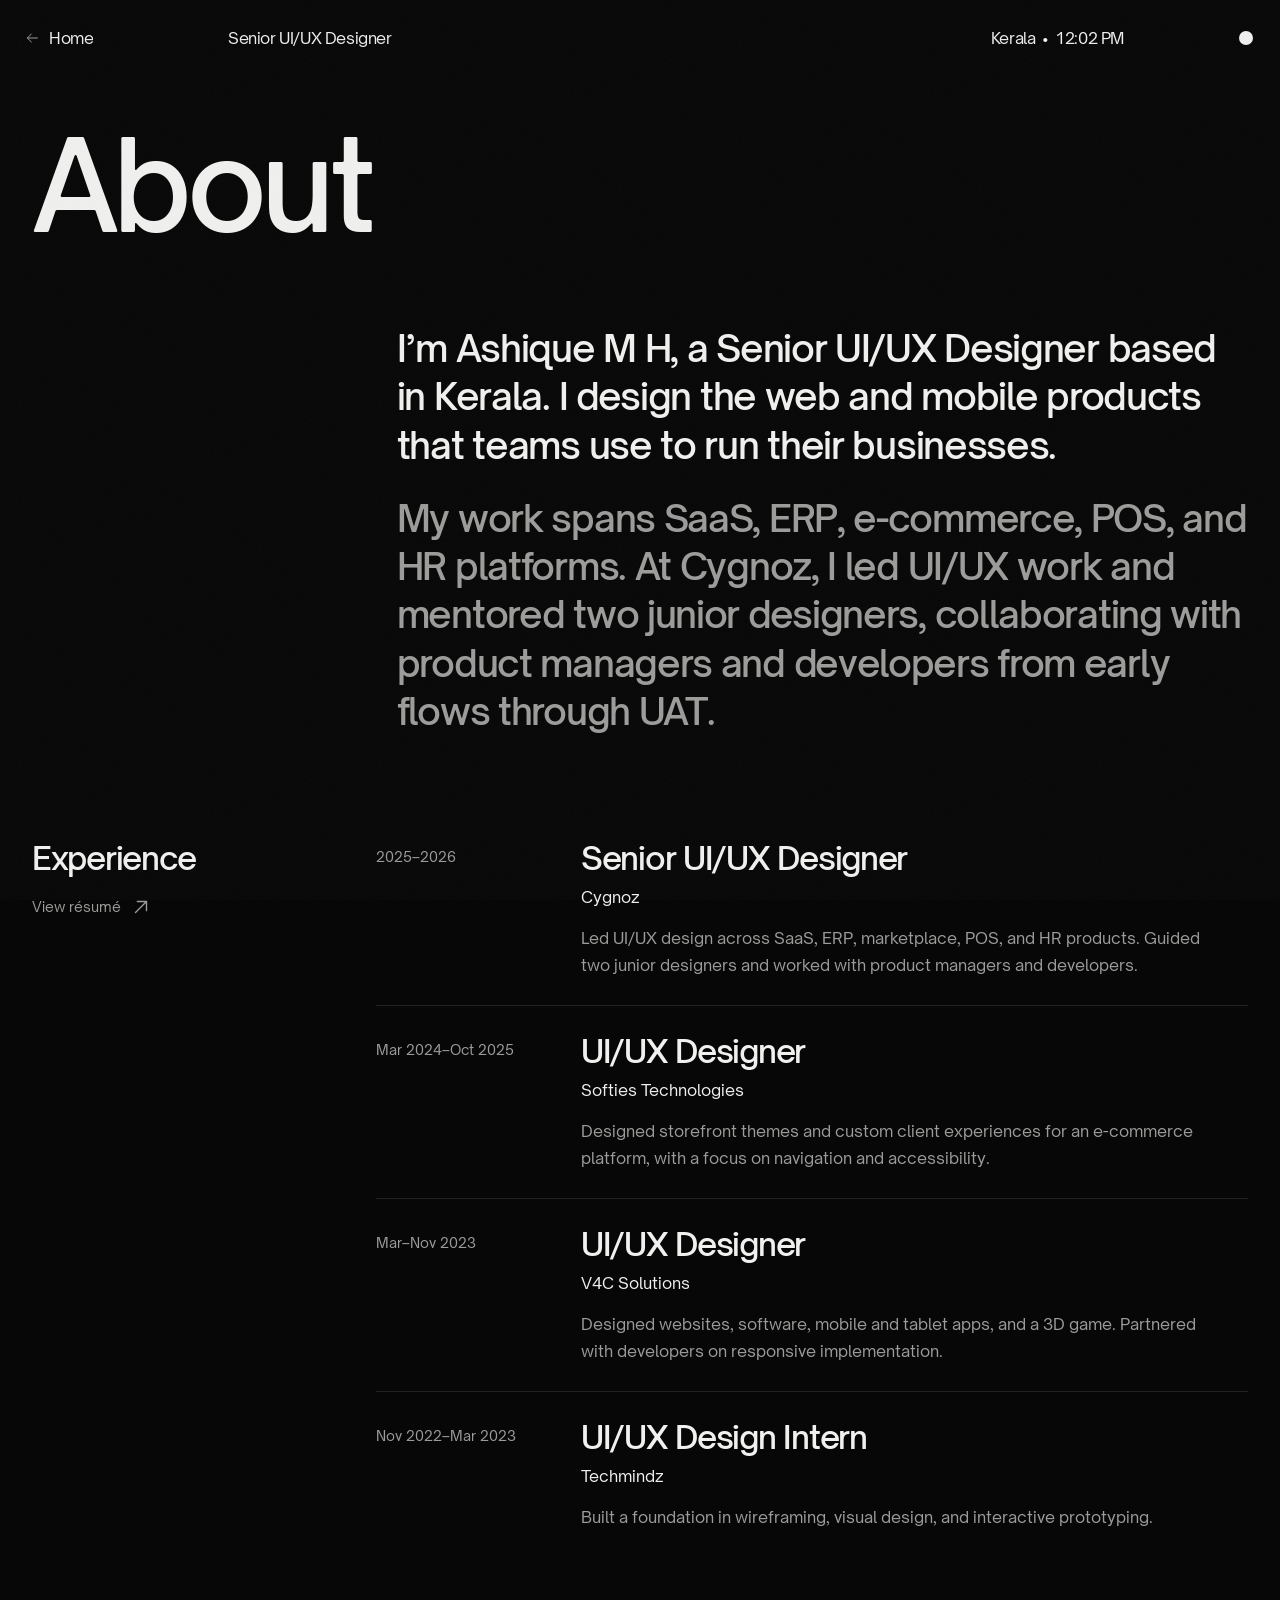
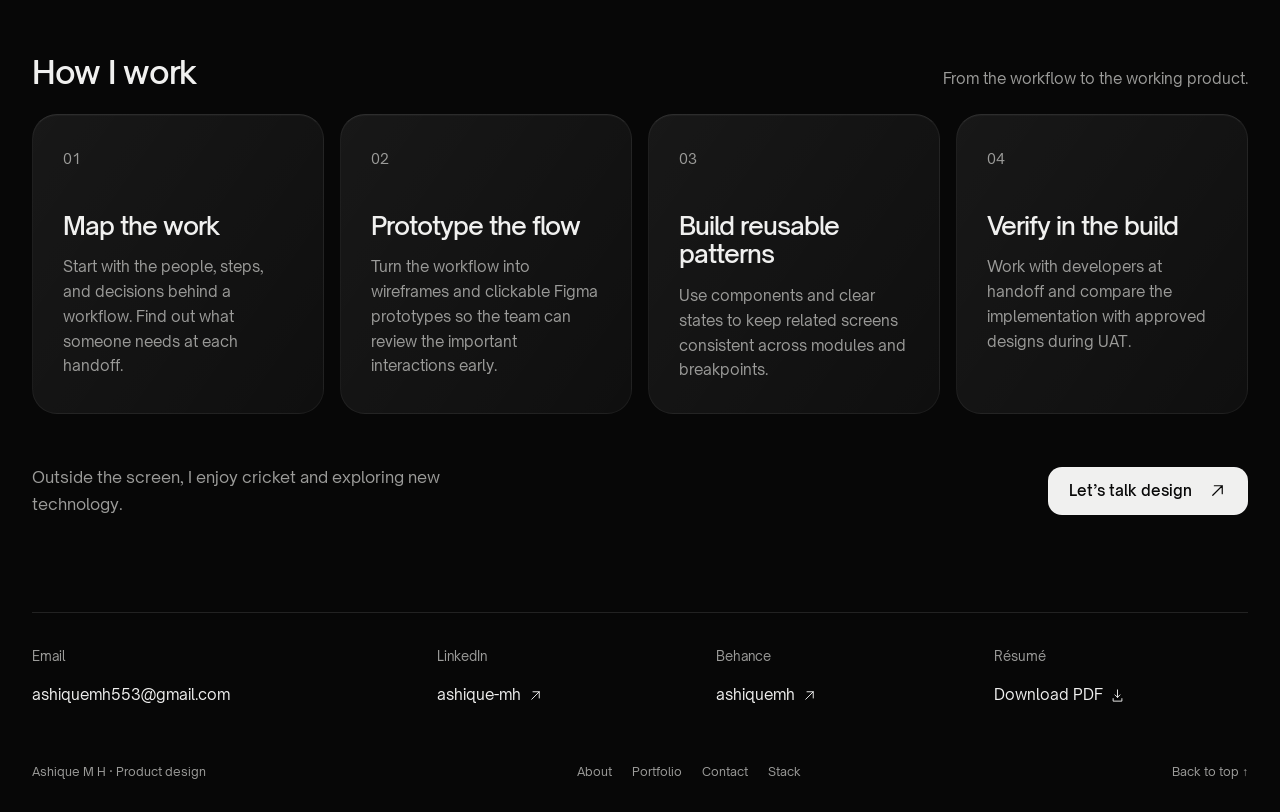
==== about/index.html @ 47944824 "Add complete UI/UX portfolio website" ====
<!doctype html><html lang="en" data-theme="dark"><head>
  <meta charset="utf-8"><meta name="viewport" content="width=device-width,initial-scale=1">
  <meta name="description" content="Experience and design approach of Senior UI/UX Designer Ashique M H."><meta name="robots" content="index, follow"><meta name="theme-color" content="#080808">
  <title>About | Ashique M H</title><link rel="icon" href="/assets/icon.svg" type="image/svg+xml">
  <link rel="preload" href="/assets/fonts/open-sauce-two-medium.woff2" as="font" type="font/woff2" crossorigin>
  <link rel="stylesheet" href="/assets/site.css"><script src="/assets/theme.js"></script><script src="/assets/site.js" defer></script>
  </head><body id="top" class="page-about"><a class="skip-link" href="#main">Skip to content</a>
    <header class="topbar">
      <div class="topbar-identity">
        <a href="/" class="home-link" aria-label="Home"><svg class="icon" viewBox="0 0 24 24" width="22" height="22" fill="none" stroke="currentColor" stroke-width="1.5" stroke-linecap="round" stroke-linejoin="round" aria-hidden="true"><path d="M20 12H5m6-6-6 6 6 6"/></svg><span class="roll"><span>Home</span><span aria-hidden="true">Home</span></span></a>
        <span class="topbar-role">Senior UI/UX Designer</span>
      </div>
      <div class="topbar-meta"><span>Kerala <span class="time-dot">•</span> <time class="local-time" aria-label="Current time in Kerala">India</time></span>
        <button class="theme-toggle" type="button" aria-label="Switch to light theme" title="Switch theme" hidden><span></span></button>
      </div>
    </header><main id="main"><article class="content-shell about-page">
  <h1 class="display-heading">About</h1>
  <div class="about-intro"><p>I’m Ashique M H, a Senior UI/UX Designer based in Kerala. I design the web and mobile products that teams use to run their businesses.</p>
  <p>My work spans SaaS, ERP, e-commerce, POS, and HR platforms. At Cygnoz, I led UI/UX work and mentored two junior designers, collaborating with product managers and developers from early flows through UAT.</p></div>
  <section class="about-details" aria-labelledby="experience-title"><div><h2 id="experience-title">Experience</h2><a class="text-link" href="/resume/">View résumé <svg class="icon" viewBox="0 0 24 24" width="22" height="22" fill="none" stroke="currentColor" stroke-width="1.5" stroke-linecap="round" stroke-linejoin="round" aria-hidden="true"><path d="M6 18 18 6M8 6h10v10"/></svg></a></div>
    <div class="career-list"><article class="career-row"><p class="career-date">2025–2026</p><div><h3>Senior UI/UX Designer</h3><p class="career-company">Cygnoz</p><p class="career-description">Led UI/UX design across SaaS, ERP, marketplace, POS, and HR products. Guided two junior designers and worked with product managers and developers.</p></div></article><article class="career-row"><p class="career-date">Mar 2024–Oct 2025</p><div><h3>UI/UX Designer</h3><p class="career-company">Softies Technologies</p><p class="career-description">Designed storefront themes and custom client experiences for an e-commerce platform, with a focus on navigation and accessibility.</p></div></article><article class="career-row"><p class="career-date">Mar–Nov 2023</p><div><h3>UI/UX Designer</h3><p class="career-company">V4C Solutions</p><p class="career-description">Designed websites, software, mobile and tablet apps, and a 3D game. Partnered with developers on responsive implementation.</p></div></article><article class="career-row"><p class="career-date">Nov 2022–Mar 2023</p><div><h3>UI/UX Design Intern</h3><p class="career-company">Techmindz</p><p class="career-description">Built a foundation in wireframing, visual design, and interactive prototyping.</p></div></article></div>
  </section>
  <section id="approach" class="approach-section" aria-labelledby="approach-title"><div class="section-heading"><h2 id="approach-title">How I work</h2><p>From the workflow to the working product.</p></div>
    <div class="approach-grid"><article class="glass approach-card"><span>01</span><h3>Map the work</h3><p>Start with the people, steps, and decisions behind a workflow. Find out what someone needs at each handoff.</p></article><article class="glass approach-card"><span>02</span><h3>Prototype the flow</h3><p>Turn the workflow into wireframes and clickable Figma prototypes so the team can review the important interactions early.</p></article><article class="glass approach-card"><span>03</span><h3>Build reusable patterns</h3><p>Use components and clear states to keep related screens consistent across modules and breakpoints.</p></article><article class="glass approach-card"><span>04</span><h3>Verify in the build</h3><p>Work with developers at handoff and compare the implementation with approved designs during UAT.</p></article></div>
  </section>
  <div class="about-end"><p>Outside the screen, I enjoy cricket and exploring new technology.</p><a class="button" href="/contact/" >Let’s talk design<svg class="icon" viewBox="0 0 24 24" width="22" height="22" fill="none" stroke="currentColor" stroke-width="1.5" stroke-linecap="round" stroke-linejoin="round" aria-hidden="true"><path d="M6 18 18 6M8 6h10v10"/></svg></a></div>
</article></main><footer class="site-footer content-shell">
    <div class="footer-contact">
      <div><span>Email</span><a href="mailto:ashiquemh553@gmail.com">ashiquemh553@gmail.com</a></div>
      <div><span>LinkedIn</span><a href="https://www.linkedin.com/in/ashique-mh/" target="_blank" rel="noopener noreferrer">ashique-mh <svg class="icon" viewBox="0 0 24 24" width="22" height="22" fill="none" stroke="currentColor" stroke-width="1.5" stroke-linecap="round" stroke-linejoin="round" aria-hidden="true"><path d="M6 18 18 6M8 6h10v10"/></svg></a></div>
      <div><span>Behance</span><a href="https://www.behance.net/ashiquemh" target="_blank" rel="noopener noreferrer">ashiquemh <svg class="icon" viewBox="0 0 24 24" width="22" height="22" fill="none" stroke="currentColor" stroke-width="1.5" stroke-linecap="round" stroke-linejoin="round" aria-hidden="true"><path d="M6 18 18 6M8 6h10v10"/></svg></a></div>
      <div><span>Résumé</span><a href="/assets/ashique-mh-resume.pdf" download="Ashique-M-H-Resume.pdf">Download PDF <svg class="icon" viewBox="0 0 24 24" width="22" height="22" fill="none" stroke="currentColor" stroke-width="1.5" stroke-linecap="round" stroke-linejoin="round" aria-hidden="true"><path d="M12 3v12m-4-4 4 4 4-4M5 17v4h14v-4"/></svg></a></div>
    </div>
    <div class="footer-bottom"><span>Ashique M H · Product design</span><nav aria-label="Footer navigation"><a href="/about/">About</a><a href="/portfolio/">Portfolio</a><a href="/contact/">Contact</a><a href="/stack/">Stack</a></nav><a href="#top" class="back-to-top">Back to top ↑</a></div>
  </footer></body></html>
---- assets/site.css ----
@font-face{font-family:"Open Sauce Sans";src:url("/assets/fonts/open-sauce-sans-regular.woff2") format("woff2");font-style:normal;font-weight:400;font-display:swap}
@font-face{font-family:"Open Sauce Sans";src:url("/assets/fonts/open-sauce-sans-medium.woff2") format("woff2");font-style:normal;font-weight:500 700;font-display:swap}
@font-face{font-family:"Open Sauce Two";src:url("/assets/fonts/open-sauce-two-medium.woff2") format("woff2");font-style:normal;font-weight:400 700;font-display:swap}
:root {
  color-scheme:dark;
  --bg:#070707;
  --text:#f0f0ef;
  --muted:#9c9c9a;
  --soft:#bcbcb9;
  --line:rgba(255,255,255,.11);
  --surface:rgba(255,255,255,.045);
  --input:rgba(255,255,255,.045);
  --glass:linear-gradient(125deg,rgba(255,255,255,.07),rgba(255,255,255,.035));
  --hover:rgba(255,255,255,.1);
  --solid:#171717;
  --focus:#c7c7c7;
  --sans:"Open Sauce Sans",Arial,sans-serif;
  --display:"Open Sauce Two",Arial,sans-serif;
}
:root[data-theme="light"] {
  color-scheme:light;
  --bg:#f0f0ee;
  --text:#111110;
  --muted:#666663;
  --soft:#4d4d4a;
  --line:rgba(0,0,0,.12);
  --surface:rgba(0,0,0,.035);
  --input:rgba(0,0,0,.035);
  --glass:linear-gradient(125deg,rgba(0,0,0,.07),rgba(0,0,0,.035));
  --hover:rgba(0,0,0,.075);
  --solid:#dededb;
  --focus:#333;
}
* { box-sizing:border-box; }
html { scroll-behavior:smooth; scroll-padding-top:90px; }
body { margin:0; background:var(--bg); color:var(--text); font:400 16px/1.65 var(--sans); -webkit-font-smoothing:antialiased; }
body::after { content:""; position:fixed; inset:0; z-index:20; pointer-events:none; background:url("/assets/grain.svg"); opacity:.095; }
body, .topbar, .glass { transition:background-color .3s, color .3s; }
a { color:inherit; text-decoration:none; }
button, input, textarea { font:inherit; }
button, a { -webkit-tap-highlight-color:transparent; }
button { color:inherit; }
button:not(:disabled), a { cursor:pointer; }
p, h1, h2, h3, figure, dl, dd { margin:0; }
h1, h2, h3 { font-family:var(--display); font-weight:500; line-height:1.15; letter-spacing:-.04em; }
p { color:var(--muted); }
img { display:block; max-width:100%; height:auto; }
ul, ol { margin:0; padding:0; }
[hidden] { display:none!important; }
::selection { background:var(--text); color:var(--bg); }
:focus-visible { outline:2px solid var(--focus); outline-offset:5px; }
.icon { flex:0 0 auto; display:inline-block; vertical-align:middle; }
.sr-only, .skip-link:not(:focus) { position:absolute; width:1px; height:1px; padding:0; margin:-1px; overflow:hidden; clip-path:inset(50%); white-space:nowrap; }
.skip-link { position:fixed; left:20px; top:18px; background:var(--text); color:var(--bg); padding:10px 15px; border-radius:10px; z-index:50; }
.content-shell { width:calc(100% - 64px); max-width:1600px; margin-inline:auto; }
.topbar { position:relative; z-index:5; display:flex; justify-content:space-between; align-items:center; min-height:76px; padding:0 24px; font-size:16px; line-height:1.4; letter-spacing:-.025em; }
.topbar-identity { display:grid; grid-template-columns:180px auto; align-items:center; gap:24px; }
.home-link { display:inline-flex; align-items:center; gap:9px; width:fit-content; min-height:44px; }
.home-link .icon { width:16px; height:16px; color:var(--muted); }
.topbar-meta { display:flex; align-items:center; gap:100px; white-space:nowrap; }
.time-dot { margin:0 3px; }
.local-time { font-variant-numeric:tabular-nums; }
.theme-toggle { display:grid; place-items:center; width:44px; height:44px; padding:0; background:transparent; border:0; border-radius:50%; margin-right:-12px; }
.theme-toggle span { display:block; width:14px; height:14px; background:var(--text); border-radius:50%; transition:transform .25s; }
.theme-toggle:hover span { transform:scale(1.2); }
.roll { display:inline-grid; grid-template-rows:1fr; overflow:hidden; height:1.5em; line-height:1.5; vertical-align:middle; }
.roll > span { grid-area:1/1; display:block; transition:transform .3s cubic-bezier(.22,.7,.25,1); }
.roll > span:last-child { transform:translateY(110%); }
a:hover .roll > span:first-child, a:focus-visible .roll > span:first-child { transform:translateY(-110%); }
a:hover .roll > span:last-child, a:focus-visible .roll > span:last-child { transform:translateY(0); }
.glass { position:relative; background:var(--glass); border:1px solid rgba(255,255,255,.055); border-top-color:var(--line); box-shadow:inset 0 1px 1px rgba(255,255,255,.035); backdrop-filter:blur(11px); -webkit-backdrop-filter:blur(11px); border-radius:34px; overflow:hidden; }
:root[data-theme="light"] .glass { border-color:rgba(0,0,0,.035); }
.home-stage { --home-card-top:96px; --home-title-size:clamp(80px,9.54vw,160px); --home-blur:clamp(5px,.9vw,15px); position:relative; margin:0 16px 16px; padding-top:var(--home-card-top); }
/* Keep the card edge at the visual midpoint of the title as its type scales. */
.home-title { position:absolute; z-index:0; left:0; right:0; top:calc(var(--home-card-top) - .58em); height:1.15em; overflow:visible; font:500 var(--home-title-size)/1.15 var(--display); letter-spacing:-.04em; text-align:center; white-space:nowrap; pointer-events:none; }
.bento > .glass { backdrop-filter:blur(var(--home-blur)); -webkit-backdrop-filter:blur(var(--home-blur)); }
/* The title's clipped blur layer supplies the frost beneath the top cards. */
.bento > .tile-about, .bento > .tile-portfolio { backdrop-filter:none; -webkit-backdrop-filter:none; }
.home-title span { display:block; transition:opacity .16s, transform .25s; }
.home-title-clear { clip-path:inset(0 0 calc(100% - .58em)); }
.home-title-frost { position:absolute; inset:0; clip-path:inset(.58em -30px -40px); }
.home-title-frost span { filter:blur(var(--home-blur)); }
.home-title span.changing { opacity:0; transform:translateY(12px); }
.bento { position:relative; z-index:1; display:grid; grid-template-columns:repeat(4,minmax(0,1fr)); grid-template-rows:repeat(4,minmax(0,1fr)); gap:16px; height:calc(100svh - 188px); min-height:560px; max-height:980px; }
.tile-about { grid-column:1; grid-row:1/span 2; }
.tile-portfolio { grid-column:2/span 3; grid-row:1/span 2; }
.tile-contact { grid-column:1/span 2; grid-row:3/span 2; }
.tile-portrait { grid-column:3; grid-row:3/span 2; }
.tile-stack { grid-column:4; grid-row:3; }
.tile-resume { grid-column:4; grid-row:4; }
.home-tile { display:flex; align-items:flex-end; padding:28px 31px; }
.home-tile::after { position:absolute; inset:0; content:""; background:radial-gradient(ellipse at var(--pointer-x,70%) var(--pointer-y,30%),rgba(255,255,255,.045),transparent 70%); opacity:0; transition:opacity .25s; pointer-events:none; }
.home-tile:hover::after { opacity:1; }
.tile-label { display:flex; justify-content:space-between; align-items:center; gap:12px; width:100%; font-size:18px; line-height:1.5; letter-spacing:-.04em; }
.tile-label > .icon { width:20px; height:20px; transition:transform .3s; }
.home-tile:hover .tile-label > .icon { transform:translate(3px,-3px); }
.portrait-photo { position:absolute; inset:0; width:100%; height:100%; object-fit:cover; object-position:50% 40%; transition:transform .6s; }
.tile-portrait:hover .portrait-photo { transform:scale(1.04); }
.tile-stack { display:flex; align-items:center; mask-image:linear-gradient(#000,#000); }
.stack-track { display:flex; align-items:center; gap:16px; width:max-content; animation:marquee 24s linear infinite; }
.stack-group { display:flex; gap:16px; flex:0 0 auto; }
.tool-badge { display:grid; place-items:center; width:72px; height:72px; border-radius:19px; background:rgba(255,255,255,.045); flex:0 0 auto; }
:root[data-theme="light"] .tool-badge { background:rgba(0,0,0,.035); }
.tool-symbol { width:36px; height:45px; }
.tile-stack:hover .stack-track, .tile-stack:focus-visible .stack-track { animation-play-state:paused; }
@keyframes marquee { to { transform:translateX(calc(-50% - 8px)); } }
.button { display:inline-flex; justify-content:center; align-items:center; gap:16px; min-height:48px; padding:12px 20px; border:1px solid var(--line); border-radius:14px; background:var(--text); color:var(--bg); font-size:15px; line-height:1.4; font-weight:500; transition:opacity .2s; }
.button:hover { opacity:.82; }
.button .icon { width:19px; height:19px; }
.text-link { display:inline-flex; align-items:center; gap:9px; min-height:44px; color:var(--text); }
.text-link:hover { text-decoration:underline; text-underline-offset:5px; }
.intro-heading { font-size:clamp(36px,3.65vw,58px); line-height:1.2; letter-spacing:-.04em; max-width:1090px; }
.display-heading { font-size:clamp(70px,9.7vw,148px); line-height:1.12; letter-spacing:-.045em; }
.portfolio-page, .contact-page, .case-page { padding-top:46px; }
.gallery-toolbar { display:flex; align-items:center; justify-content:space-between; gap:14px; margin:42px 0 18px; }
.gallery-toolbar > p { font-size:14px; }
.filters, .workflow-tabs { display:flex; flex-wrap:wrap; gap:5px; }
.filters button, .workflow-tabs button { color:var(--muted); border:1px solid transparent; background:transparent; padding:8px 13px; min-height:40px; border-radius:12px; font-size:14px; line-height:1.4; }
.filters button:hover, .workflow-tabs button:hover { color:var(--text); background:var(--surface); }
.filters button[aria-pressed="true"], .workflow-tabs button[aria-selected="true"] { background:var(--hover); border-color:var(--line); color:var(--text); }
.project-grid { display:grid; grid-template-columns:repeat(2,minmax(0,1fr)); gap:16px; }
.project-card { min-width:0; }
.project-link { display:block; padding:15px; border-radius:26px; transition:background .25s,border-color .25s; height:100%; }
.project-link:hover { background:var(--hover); border-color:var(--line); }
.project-visual { overflow:hidden; border-radius:15px; aspect-ratio:1.3; }
.project-visual img { width:100%; height:100%; object-fit:cover; transition:transform .6s cubic-bezier(.22,.7,.25,1); }
.project-link:hover .project-visual img { transform:scale(1.035); }
.project-label { display:flex; align-items:center; gap:12px; padding:16px 22px 8px; }
.project-label h2 { font:500 20px/1.5 var(--sans); letter-spacing:-.03em; }
.project-type { color:var(--muted); margin-left:auto; font-size:12px; text-transform:capitalize; letter-spacing:-.01em; }
.project-label > .icon { width:17px; height:17px; opacity:0; margin-left:-29px; transform:translate(-5px,5px); transition:opacity .25s,transform .25s; }
.project-link:hover .project-label > .icon { opacity:1; transform:translate(0,0); }
.project-link:hover .project-type { transform:translateX(-24px); }
.project-type { transition:transform .25s; }
.theme-apricot { background:#dda888; }
.theme-lilac { background:#b89fd8; }
.theme-mint { background:#b1ce9e; }
.theme-blue { background:#a4bedb; }
.gallery-note { font-size:12px; margin-top:17px; }
.additional-work { display:flex; align-items:baseline; justify-content:space-between; gap:20px; padding-block:35px 12px; font-size:18px; }
.additional-work > span { color:var(--muted); font-size:14px; }
.additional-work > p { color:var(--text); }

.about-page, .stack-page, .resume-page { padding-top:39px; }
.about-intro { max-width:1040px; margin:70px 0 105px 30%; font:500 clamp(25px,2.9vw,42px)/1.3 var(--display); letter-spacing:-.035em; }
.about-intro p { color:var(--text); }
.about-intro p + p { margin-top:25px; color:var(--muted); }
.about-details { display:grid; grid-template-columns:25% 1fr; gap:40px; margin-bottom:96px; }
.about-details h2, .section-heading h2, .skill-section h2, .resume-layout h2 { font-size:32px; }
.about-details .text-link { color:var(--muted); margin-top:8px; font-size:14px; }
.career-row { display:grid; grid-template-columns:180px 1fr; gap:25px; padding:27px 0; border-top:1px solid var(--line); }
.career-row:first-child { padding-top:0; border:0; }
.career-date { font-size:14px; padding-top:5px; }
.career-row h3 { font-size:clamp(24px,2.5vw,37px); }
.career-company { font-size:16px; color:var(--text); margin-top:7px; }
.career-description { margin-top:15px; max-width:640px; }
.section-heading { display:flex; align-items:baseline; justify-content:space-between; gap:16px; margin-bottom:23px; }
.section-heading > p { font-size:15px; }
.approach-section { scroll-margin-top:30px; }
.approach-grid { display:grid; grid-template-columns:repeat(4,minmax(0,1fr)); gap:16px; }
.approach-card { padding:30px; border-radius:25px; }
.approach-card > span { font-size:14px; color:var(--muted); }
.approach-card h3 { font-size:25px; margin-top:40px; }
.approach-card p { font-size:15px; margin-top:15px; }
.about-end { display:flex; align-items:center; justify-content:space-between; gap:20px; margin-top:50px; }
.about-end p { max-width:500px; }
.page-lead { font-size:22px; margin:18px 0 50px; }
.tools-grid { display:grid; grid-template-columns:repeat(2,minmax(0,1fr)); gap:16px; }
.tool-card { padding:32px; border-radius:28px; }
.tool-card-heading { display:flex; align-items:center; gap:20px; margin-bottom:24px; }
.tool-card h2 { font-size:28px; }
.tool-card-heading p { margin-top:5px; font-size:14px; }
.tool-card > p { max-width:550px; }
.skill-section { margin-top:52px; }
.skill-list { display:flex; flex-wrap:wrap; gap:9px; list-style:none; margin-top:20px; }
.skill-list li { border:1px solid var(--line); color:var(--soft); border-radius:50px; padding:7px 13px; font-size:14px; line-height:1.4; }

.contact-layout { display:grid; grid-template-columns:.8fr 1.2fr; gap:28px; margin-top:80px; }
.contact-details { padding-right:20px; }
.contact-details > div { margin-bottom:32px; }
.contact-details > div > span { display:block; color:var(--muted); font-size:14px; margin-bottom:9px; }
.contact-details a, .contact-details p { display:block; width:fit-content; font-size:clamp(19px,1.8vw,28px); color:var(--text); line-height:1.45; letter-spacing:-.035em; overflow-wrap:anywhere; }
.contact-details a + a { margin-top:5px; }
.contact-details a:hover { color:var(--muted); }
.copy-email { display:inline-flex; align-items:center; gap:7px; background:none; border:0; padding:10px 0; color:var(--muted); font-size:13px; }
.copy-email .icon { width:14px; height:14px; }
.contact-form { padding:clamp(25px,3.5vw,50px); border-radius:28px; }
.field { margin-bottom:30px; }
.field label, .contact-form legend { display:block; margin-bottom:10px; font-size:15px; line-height:1.5; }
.field input, .field textarea { display:block; width:100%; border:1px solid var(--line); border-radius:14px; background:var(--input); padding:15px; color:var(--text); font-size:15px; }
.field textarea { resize:vertical; min-height:120px; }
.field input::placeholder, .field textarea::placeholder { color:var(--muted); opacity:.8; }
.contact-form fieldset { border:0; margin:0 0 29px; padding:0; }
.contact-options { display:grid; grid-template-columns:1fr 1fr; gap:8px 15px; }
.contact-options label { display:flex; align-items:center; gap:9px; cursor:pointer; min-height:40px; font-size:14px; }
.contact-options input { width:17px; height:17px; accent-color:var(--text); flex:0 0 auto; margin:0; }
.form-actions { display:flex; align-items:center; gap:17px; }
.form-actions > p { font-size:12px; max-width:200px; }
.draft-result { padding-top:20px; margin-top:20px; border-top:1px solid var(--line); }
.draft-result p { color:var(--soft); }

.case-heading { margin-bottom:42px; }
.case-heading h1 { font-size:clamp(43px,4.1vw,62px); }
.case-heading p { font-size:19px; margin-top:10px; text-transform:capitalize; }
.case-cover { overflow:hidden; border-radius:32px; }
.case-cover img { width:100%; height:auto; }
.case-cover figcaption { padding:9px 16px; background:var(--solid); color:var(--muted); font-size:12px; }
.case-intro { display:grid; grid-template-columns:1.2fr 1fr; gap:clamp(25px,7vw,110px); margin-top:55px; }
.case-intro h2 { font-size:clamp(29px,3vw,43px); }
.case-intro p { font-size:18px; margin-top:20px; }
.case-intro dl > div { display:grid; grid-template-columns:90px 1fr; gap:15px; margin-bottom:15px; }
.case-intro dt { color:var(--muted); }
.case-intro dd { color:var(--text); }
.case-section { display:grid; grid-template-columns:.6fr 1.4fr; gap:45px; padding-block:65px; border-top:1px solid var(--line); margin-top:65px; }
.case-section h2 { font-size:28px; margin-top:10px; }
.case-section h3 { font-size:clamp(25px,2.6vw,37px); margin-bottom:17px; max-width:760px; }
.case-section > div > p { max-width:760px; font-size:18px; }
.section-number { color:var(--muted); font-size:12px; letter-spacing:.05em; }
.workflow-tabs { margin-bottom:20px; }
.workflow-tabs button { min-height:44px; padding-inline:18px; font-size:15px; }
.workflow-panel { display:grid; grid-template-columns:.85fr 1.15fr; border-radius:28px; }
.workflow-panel + .workflow-panel:not([hidden]) { margin-top:15px; }
.workflow-tabs:not([hidden]) + .workflow-panels .workflow-panel { margin-top:0; }
.workflow-copy { padding:clamp(20px,3vw,45px); align-self:center; }
.workflow-copy h3 { font-size:clamp(26px,2.7vw,39px); margin-top:20px; }
.workflow-copy p { font-size:15px; margin-top:15px; }
.workflow-lens { display:block; font-size:12px; margin-top:20px; color:var(--muted); }
.workflow-visual { display:grid; align-items:center; }
.workflow-visual img { width:100%; }
.contributions { list-style:none; }
.contributions li { display:flex; gap:15px; align-items:flex-start; padding:16px 0; border-bottom:1px solid var(--line); font-size:18px; }
.contributions li:first-child { padding-top:0; }
.contributions .icon { margin-top:5px; width:18px; height:18px; }
.case-navigation { display:flex; justify-content:space-between; align-items:center; gap:20px; padding-top:24px; border-top:1px solid var(--line); }
.case-navigation a:not(.all-projects-link) { display:flex; flex-direction:column; gap:8px; min-width:0; }
.case-navigation a:last-child { align-items:flex-end; text-align:right; }
.case-navigation span { display:flex; align-items:center; gap:9px; color:var(--muted); font-size:14px; }
.case-navigation strong { font-family:var(--display); font-size:clamp(24px,3.8vw,55px); font-weight:500; letter-spacing:-.04em; line-height:1.2; overflow-wrap:anywhere; }
.case-navigation a:hover { color:var(--muted); }
.all-projects-link { font-size:14px; padding:15px; border:1px solid var(--line); border-radius:14px; }
.resume-heading { display:flex; justify-content:space-between; align-items:flex-end; gap:30px; padding-bottom:40px; }
.resume-heading p { font-size:20px; margin-top:17px; }
.resume-layout { display:grid; grid-template-columns:1.6fr 1fr; gap:clamp(30px,7vw,100px); border-top:1px solid var(--line); padding-top:40px; }
.resume-job { padding:27px 0; border-top:1px solid var(--line); }
.resume-jobs > h2 { margin-bottom:28px; }
.resume-job > div { display:flex; align-items:baseline; justify-content:space-between; flex-wrap:wrap; gap:10px; }
.resume-job h3 { font-size:27px; }
.resume-job > div > span { font-size:13px; color:var(--muted); }
.job-role { color:var(--text); margin:6px 0 13px; }
.resume-job ul { padding-left:20px; margin-top:13px; color:var(--muted); }
.resume-job li + li { margin-top:5px; }
.resume-aside section { margin-bottom:35px; }
.resume-aside h2 { margin-bottom:18px; }
.resume-aside h3 { font-size:20px; line-height:1.4; }
.resume-aside a { overflow-wrap:anywhere; }
.resume-aside p { margin-top:8px; }
.site-footer { margin-top:95px; padding-block:33px 20px; border-top:1px solid var(--line); }
.footer-contact { display:grid; grid-template-columns:1.5fr 1fr 1fr 1fr; gap:25px; }
.footer-contact > div { min-width:0; }
.footer-contact span { display:block; color:var(--muted); font-size:13px; margin-bottom:6px; }
.footer-contact a { display:inline-flex; align-items:center; gap:7px; font-size:15px; overflow-wrap:anywhere; line-height:1.6; min-height:44px; }
.footer-contact .icon { width:15px; height:15px; }
.footer-contact a:hover { color:var(--muted); }
.footer-bottom { display:flex; justify-content:space-between; align-items:center; gap:20px; font-size:12px; color:var(--muted); margin-top:35px; }
.footer-bottom nav { display:flex; gap:20px; flex-wrap:wrap; }
.footer-bottom a { display:inline-flex; align-items:center; min-height:40px; }
.footer-bottom a:hover { color:var(--text); }

main { animation:fade-in .3s ease both; }
@keyframes fade-in { from { opacity:0; transform:translateY(6px); } to { opacity:1; transform:translateY(0); } }

@media (min-width:1800px) {
  .home-stage { max-width:1760px; margin-inline:auto; }
  .topbar { max-width:1792px; margin-inline:auto; }
}
@media (max-width:1050px) {
  .topbar { font-size:14px; }
  .topbar-identity { grid-template-columns:145px auto; gap:20px; }
  .topbar-meta { gap:35px; }
  .home-tile { padding:22px; }
  .tile-label { font-size:16px; }
  .glass { border-radius:28px; }
  .content-shell { width:calc(100% - 48px); }
  .project-label { padding:13px 6px 4px; }
  .project-type { font-size:10px; }
  .project-label h2 { font-size:18px; }
  .about-intro { margin-left:23%; }
  .about-details { grid-template-columns:20% 1fr; gap:25px; }
  .career-row { grid-template-columns:135px 1fr; gap:18px; }
  .approach-grid { grid-template-columns:repeat(2,minmax(0,1fr)); }
  .approach-card { padding:24px; }
  .contact-layout { grid-template-columns:.75fr 1.25fr; gap:20px; }
  .contact-options { grid-template-columns:1fr; }
  .footer-contact { grid-template-columns:1.4fr 1fr 1fr; }
  .footer-contact > div:last-child { display:none; }
}
@media (max-width:760px) {
  .topbar { min-height:70px; padding:0 20px; }
  .topbar-role { font-size:12px; }
  .topbar-identity { grid-template-columns:120px auto; gap:10px; }
  .topbar-meta { gap:15px; }
  .home-stage { --home-card-top:80px; --home-title-size:9.6vw; }
  .bento { gap:12px; min-height:530px; height:calc(100svh - 166px); }
  .home-tile { padding:18px; }
  .home-tile .icon { width:16px; height:16px; }
  .glass { border-radius:25px; }
  .tool-badge { width:60px; height:60px; border-radius:16px; }
  .tool-symbol { width:29px; height:38px; }
  .project-link { padding:10px; border-radius:22px; }
  .project-visual { border-radius:12px; }
  .project-label { flex-wrap:wrap; gap:0 7px; }
  .project-type { flex:1 1 100%; margin:2px 0 0; }
  .project-label > .icon { display:none; }
  .project-link:hover .project-type { transform:none; }
  .about-intro { margin:40px 0 65px 10%; font-size:28px; }
  .about-details { grid-template-columns:1fr; gap:25px; margin-bottom:60px; }
  .career-row { grid-template-columns:145px 1fr; }
  .tools-grid { gap:12px; }
  .tool-card { padding:24px; }
  .tool-card-heading { gap:14px; }
  .tool-card h2 { font-size:24px; }
  .tool-card-heading p { font-size:12px; }
  .contact-layout { grid-template-columns:1fr; margin-top:45px; }
  .contact-details { display:grid; grid-template-columns:1.25fr 1fr; gap:20px; padding:0; }
  .contact-details > div { margin-bottom:10px; }
  .contact-details > div:last-child { display:none; }
  .contact-options { grid-template-columns:1fr 1fr; }
  .case-intro { grid-template-columns:1fr; gap:30px; }
  .case-intro dl { border-top:1px solid var(--line); padding-top:25px; }
  .case-section { grid-template-columns:.55fr 1.45fr; gap:25px; padding-block:40px; margin-top:45px; }
  .workflow-panel { grid-template-columns:1fr; }
  .workflow-copy { padding:28px; }
  .workflow-copy h3 { margin-top:12px; }
  .resume-layout { grid-template-columns:1.4fr 1fr; gap:26px; }
  .footer-bottom { flex-wrap:wrap; }
  .footer-contact { grid-template-columns:1.6fr 1fr; gap:15px; }
  .footer-contact > div:nth-child(3) { display:none; }
}
@media (max-width:600px) {
  html { scroll-padding-top:20px; }
  .topbar { min-height:68px; padding-inline:18px; }
  .topbar-identity { display:block; }
  .topbar-role { display:none; }
  .topbar-meta { gap:12px; font-size:12px; }
  .theme-toggle { margin-right:-10px; }
  .theme-toggle span { width:12px; height:12px; }
  .home-stage { --home-card-top:68px; --home-title-size:12.6vw; margin:0 12px 12px; }
  .bento { grid-template-columns:repeat(2,minmax(0,1fr)); grid-template-rows:220px 210px 105px 105px; height:auto; min-height:0; max-height:none; gap:12px; }
  .tile-about { grid-column:1; grid-row:1; }
  .tile-portfolio { grid-column:2; grid-row:1; }
  .tile-contact { grid-column:1/span 2; grid-row:2; }
  .tile-portrait { grid-column:1; grid-row:3/span 2; }
  .tile-stack { grid-column:2; grid-row:3; }
  .tile-resume { grid-column:2; grid-row:4; }
  .home-tile { padding:19px; }
  .tile-label { font-size:16px; }
  .glass { border-radius:25px; }
  .content-shell { width:calc(100% - 36px); }
  .portfolio-page, .contact-page, .case-page, .about-page, .stack-page, .resume-page { padding-top:30px; }
  .intro-heading { font-size:33px; line-height:1.24; }
  .desktop-break { display:none; }
  .display-heading { font-size:70px; }
  .gallery-toolbar { align-items:flex-start; flex-direction:column; gap:12px; margin-top:28px; }
  .filters { gap:2px; }
  .filters button { font-size:13px; padding-inline:11px; }
  .project-grid { grid-template-columns:1fr; gap:13px; }
  .project-link { padding:12px; }
  .project-label { flex-wrap:nowrap; padding:12px 9px 5px; gap:10px; }
  .project-type { flex:initial; margin:0 0 0 auto; font-size:10px; }
  .project-visual { aspect-ratio:1.24; }
  .additional-work { display:block; padding-top:24px; }
  .additional-work > p { font-size:16px; margin-top:6px; }
  .gallery-note { font-size:11px; }
  .about-intro { margin:35px 0 50px; font-size:25px; line-height:1.4; }
  .about-intro p + p { margin-top:20px; }
  .about-details h2, .section-heading h2, .skill-section h2, .resume-layout h2 { font-size:28px; }
  .career-row { grid-template-columns:1fr; gap:8px; padding-block:23px; }
  .career-row h3 { font-size:28px; }
  .career-date { font-size:12px; }
  .career-description { margin-top:11px; font-size:15px; }
  .section-heading { display:block; margin-bottom:18px; }
  .section-heading p { margin-top:9px; font-size:14px; }
  .approach-grid { gap:10px; }
  .approach-card { padding:18px; border-radius:20px; }
  .approach-card h3 { font-size:21px; margin-top:25px; }
  .approach-card p { font-size:13px; line-height:1.65; margin-top:12px; }
  .about-end { display:block; margin-top:35px; }
  .about-end .button { margin-top:20px; }
  .page-lead { font-size:18px; margin:10px 0 30px; }
  .tools-grid { grid-template-columns:1fr; }
  .tool-card-heading { margin-bottom:17px; }
  .tool-card-heading p { font-size:13px; }
  .tool-card > p { font-size:15px; }
  .contact-layout { margin-top:35px; }
  .contact-details { display:block; }
  .contact-details > div { margin-bottom:20px; }
  .contact-details > div:nth-child(2) { display:none; }
  .contact-details a { font-size:22px; }
  .contact-form { padding:23px; }
  .contact-options { grid-template-columns:1fr; gap:4px; }
  .field { margin-bottom:24px; }
  .form-actions { align-items:flex-start; flex-direction:column; gap:12px; }
  .form-actions > p { max-width:none; }
  .case-heading { margin-bottom:25px; }
  .case-heading h1 { font-size:44px; }
  .case-heading p { font-size:15px; }
  .case-cover { border-radius:22px; }
  .case-cover figcaption { padding:8px 13px; font-size:10px; }
  .case-intro { margin-top:33px; gap:24px; }
  .case-intro h2 { font-size:30px; }
  .case-intro p { font-size:16px; margin-top:14px; }
  .case-intro dl { font-size:14px; }
  .case-intro dl > div { grid-template-columns:68px 1fr; gap:10px; }
  .case-section { display:block; margin-top:30px; padding-block:30px; }
  .case-section > div:first-child { margin-bottom:21px; }
  .case-section h2 { font-size:25px; margin-top:6px; }
  .case-section h3 { font-size:27px; }
  .case-section > div > p { font-size:16px; }
  .workflow-tabs { gap:2px; }
  .workflow-tabs button { padding-inline:11px; font-size:13px; }
  .workflow-copy { padding:22px; }
  .workflow-copy h3 { font-size:28px; }
  .workflow-copy p { font-size:15px; }
  .contributions li { font-size:16px; gap:10px; }
  .case-navigation { flex-wrap:wrap; gap:15px; }
  .case-navigation > a:not(.all-projects-link) { width:calc(50% - 8px); }
  .all-projects-link { order:3; width:100%; text-align:center; }
  .case-navigation strong { font-size:29px; }
  .resume-heading { display:block; padding-bottom:26px; }
  .resume-heading p { font-size:17px; margin-top:10px; }
  .resume-heading .button { margin-top:22px; }
  .resume-layout { display:block; padding-top:28px; }
  .resume-job { padding-block:23px; }
  .resume-job h3 { font-size:25px; }
  .resume-job p, .resume-job li { font-size:15px; }
  .resume-aside { border-top:1px solid var(--line); padding-top:25px; }
  .site-footer { margin-top:58px; padding-top:24px; }
  .footer-contact { grid-template-columns:1fr; gap:17px; }
  .footer-contact > div:nth-child(2) { display:none; }
  .footer-contact span { margin-bottom:0; }
  .footer-contact a { font-size:16px; }
  .footer-bottom { gap:7px 16px; margin-top:20px; }
  .footer-bottom > span { flex-basis:100%; }
  .footer-bottom nav { gap:14px; }
  .back-to-top { display:none!important; }
}
@media (max-width:360px) {
  .topbar-meta { gap:0; font-size:11px; }
  .topbar { font-size:13px; padding-inline:14px; }
  .home-stage { --home-title-size:12.3vw; }
  .home-tile { padding:15px; }
  .tile-label { font-size:15px; }
  .approach-grid { grid-template-columns:1fr; }
  .project-type { font-size:9px; }
}
@media (prefers-reduced-motion:reduce) {
  html { scroll-behavior:auto; }
  *, *::before, *::after { animation:none!important; transition:none!important; }
  .roll > span { transform:none!important; }
  .roll > span:last-child { display:none; }
}
@media print {
  :root { color-scheme:light; --bg:#fff; --text:#111; --muted:#333; --soft:#333; --line:#ccc; }
  body::after, .topbar, .site-footer, .resume-heading .button { display:none; }
  .content-shell { width:100%; }
  .resume-page { padding:0; }
  .display-heading { font-size:50px; }
  .resume-job { break-inside:avoid; }
  .resume-layout { grid-template-columns:1.6fr 1fr; }
}
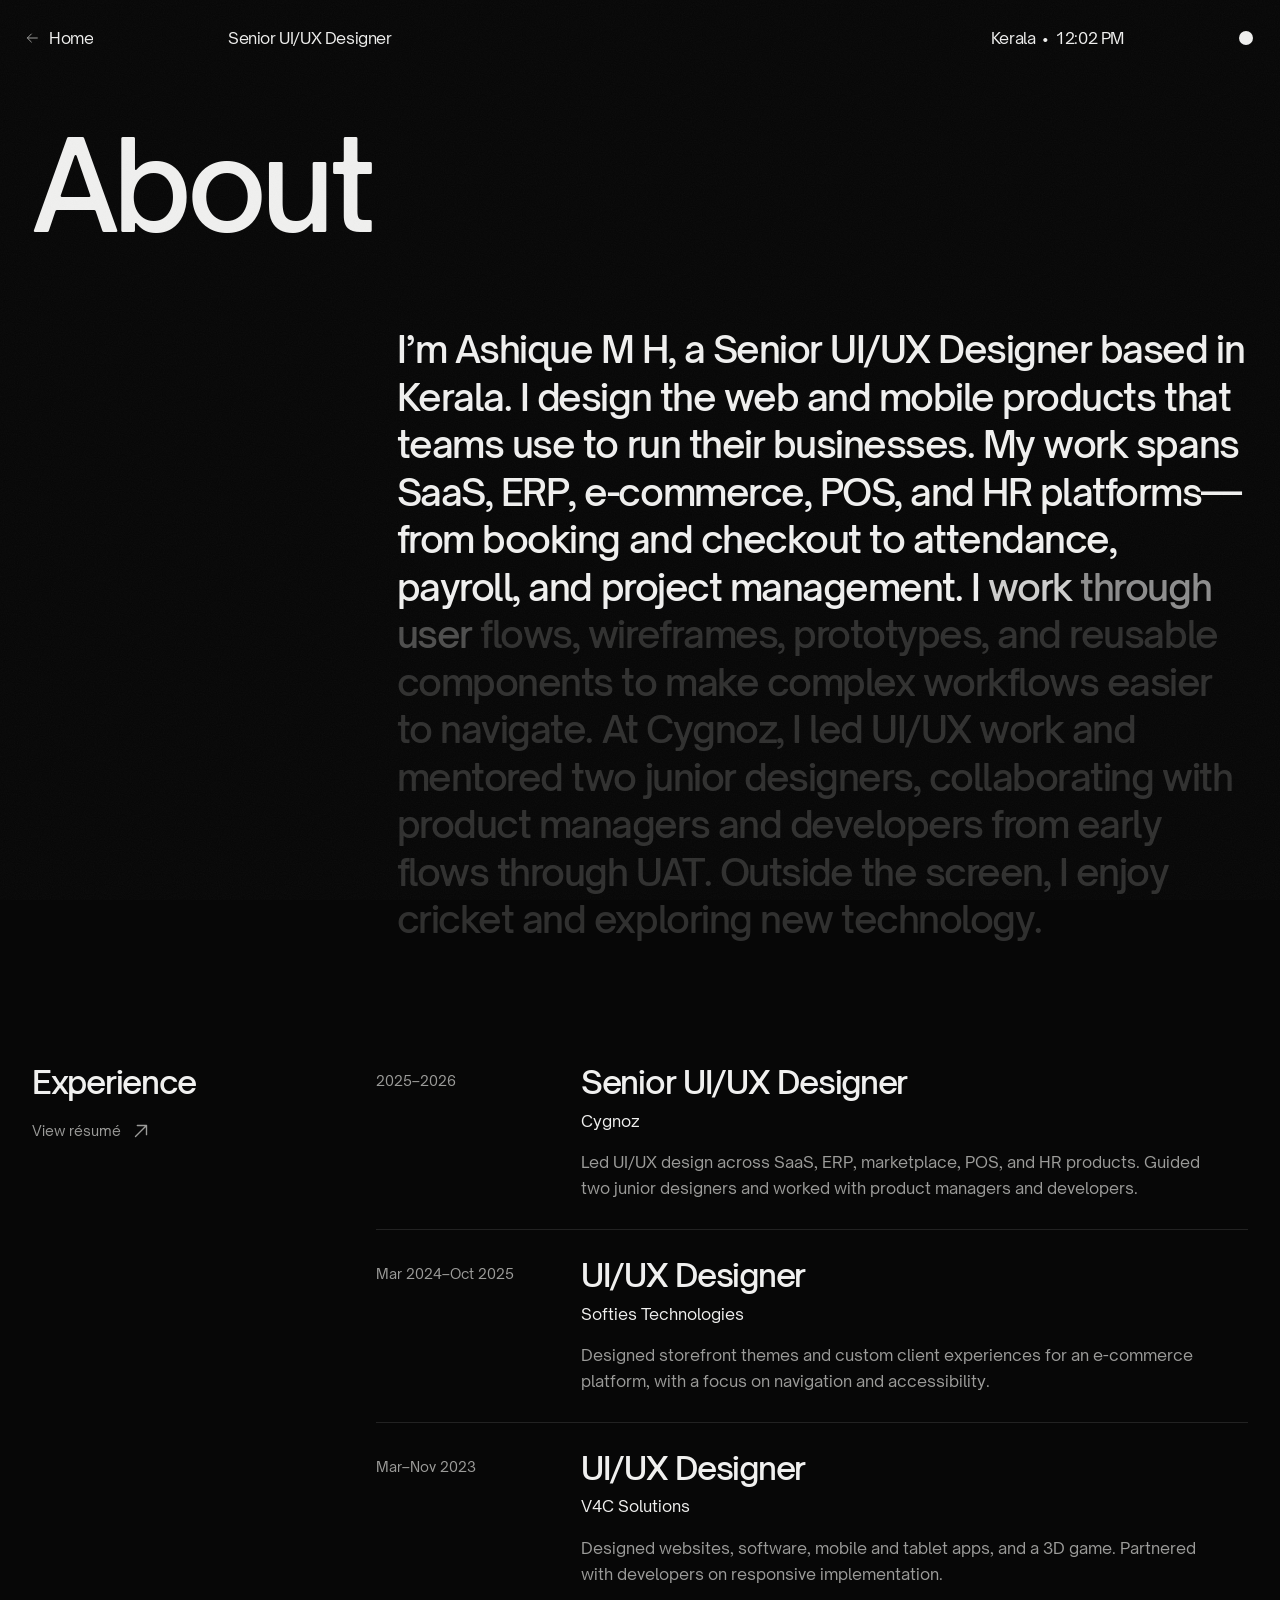
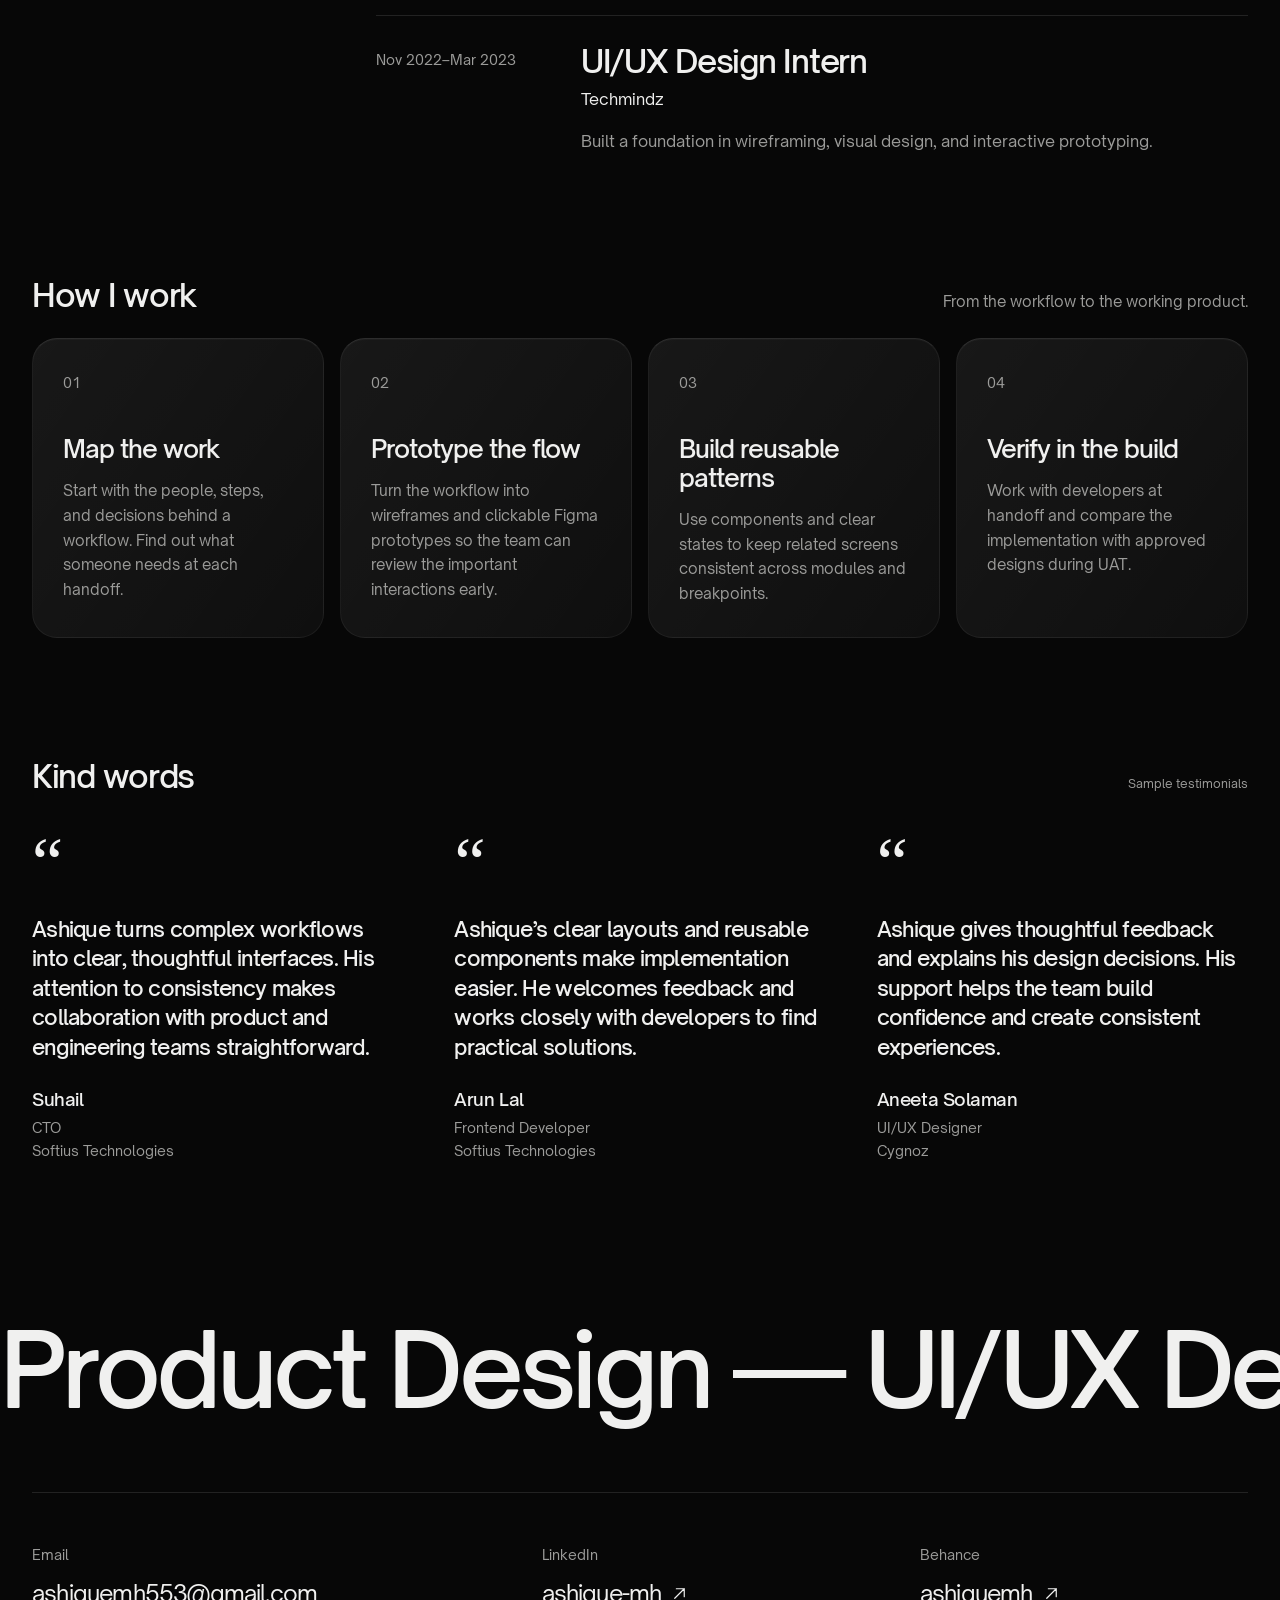
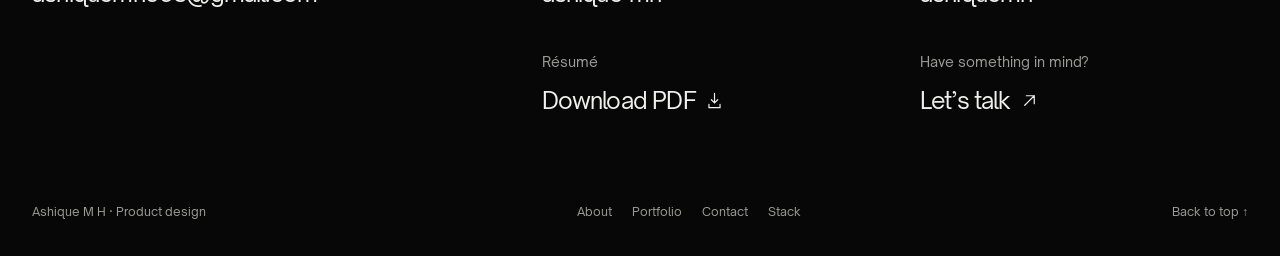
==== commit 62bb8b47: "Update mobile layout, About scroll reveal, testimonials and footer" ====
--- a/about/index.html
+++ b/about/index.html
@@ -15,21 +15,28 @@
       </div>
     </header><main id="main"><article class="content-shell about-page">
   <h1 class="display-heading">About</h1>
-  <div class="about-intro"><p>I’m Ashique M H, a Senior UI/UX Designer based in Kerala. I design the web and mobile products that teams use to run their businesses.</p>
-  <p>My work spans SaaS, ERP, e-commerce, POS, and HR platforms. At Cygnoz, I led UI/UX work and mentored two junior designers, collaborating with product managers and developers from early flows through UAT.</p></div>
+  <div class="about-intro" data-scroll-reveal><p>I’m Ashique M H, a Senior UI/UX Designer based in Kerala. I design the web and mobile products that teams use to run their businesses. My work spans SaaS, ERP, e-commerce, POS, and HR platforms—from booking and checkout to attendance, payroll, and project management. I work through user flows, wireframes, prototypes, and reusable components to make complex workflows easier to navigate. At Cygnoz, I led UI/UX work and mentored two junior designers, collaborating with product managers and developers from early flows through UAT. Outside the screen, I enjoy cricket and exploring new technology.</p></div>
   <section class="about-details" aria-labelledby="experience-title"><div><h2 id="experience-title">Experience</h2><a class="text-link" href="/resume/">View résumé <svg class="icon" viewBox="0 0 24 24" width="22" height="22" fill="none" stroke="currentColor" stroke-width="1.5" stroke-linecap="round" stroke-linejoin="round" aria-hidden="true"><path d="M6 18 18 6M8 6h10v10"/></svg></a></div>
     <div class="career-list"><article class="career-row"><p class="career-date">2025–2026</p><div><h3>Senior UI/UX Designer</h3><p class="career-company">Cygnoz</p><p class="career-description">Led UI/UX design across SaaS, ERP, marketplace, POS, and HR products. Guided two junior designers and worked with product managers and developers.</p></div></article><article class="career-row"><p class="career-date">Mar 2024–Oct 2025</p><div><h3>UI/UX Designer</h3><p class="career-company">Softies Technologies</p><p class="career-description">Designed storefront themes and custom client experiences for an e-commerce platform, with a focus on navigation and accessibility.</p></div></article><article class="career-row"><p class="career-date">Mar–Nov 2023</p><div><h3>UI/UX Designer</h3><p class="career-company">V4C Solutions</p><p class="career-description">Designed websites, software, mobile and tablet apps, and a 3D game. Partnered with developers on responsive implementation.</p></div></article><article class="career-row"><p class="career-date">Nov 2022–Mar 2023</p><div><h3>UI/UX Design Intern</h3><p class="career-company">Techmindz</p><p class="career-description">Built a foundation in wireframing, visual design, and interactive prototyping.</p></div></article></div>
   </section>
   <section id="approach" class="approach-section" aria-labelledby="approach-title"><div class="section-heading"><h2 id="approach-title">How I work</h2><p>From the workflow to the working product.</p></div>
     <div class="approach-grid"><article class="glass approach-card"><span>01</span><h3>Map the work</h3><p>Start with the people, steps, and decisions behind a workflow. Find out what someone needs at each handoff.</p></article><article class="glass approach-card"><span>02</span><h3>Prototype the flow</h3><p>Turn the workflow into wireframes and clickable Figma prototypes so the team can review the important interactions early.</p></article><article class="glass approach-card"><span>03</span><h3>Build reusable patterns</h3><p>Use components and clear states to keep related screens consistent across modules and breakpoints.</p></article><article class="glass approach-card"><span>04</span><h3>Verify in the build</h3><p>Work with developers at handoff and compare the implementation with approved designs during UAT.</p></article></div>
   </section>
-  <div class="about-end"><p>Outside the screen, I enjoy cricket and exploring new technology.</p><a class="button" href="/contact/" >Let’s talk design<svg class="icon" viewBox="0 0 24 24" width="22" height="22" fill="none" stroke="currentColor" stroke-width="1.5" stroke-linecap="round" stroke-linejoin="round" aria-hidden="true"><path d="M6 18 18 6M8 6h10v10"/></svg></a></div>
-</article></main><footer class="site-footer content-shell">
+  <section class="testimonials-section" aria-labelledby="testimonials-title">
+    <div class="section-heading"><h2 id="testimonials-title">Kind words</h2><p class="testimonial-note">Sample testimonials</p></div>
+    <div class="testimonials-grid"><article class="testimonial" aria-label="Sample testimonial for Suhail"><span class="quote-mark" aria-hidden="true">“</span><p class="testimonial-review">Ashique turns complex workflows into clear, thoughtful interfaces. His attention to consistency makes collaboration with product and engineering teams straightforward.</p><div class="testimonial-person"><h3>Suhail</h3><p>CTO<span>Softius Technologies</span></p></div></article><article class="testimonial" aria-label="Sample testimonial for Arun Lal"><span class="quote-mark" aria-hidden="true">“</span><p class="testimonial-review">Ashique’s clear layouts and reusable components make implementation easier. He welcomes feedback and works closely with developers to find practical solutions.</p><div class="testimonial-person"><h3>Arun Lal</h3><p>Frontend Developer<span>Softius Technologies</span></p></div></article><article class="testimonial" aria-label="Sample testimonial for Aneeta Solaman"><span class="quote-mark" aria-hidden="true">“</span><p class="testimonial-review">Ashique gives thoughtful feedback and explains his design decisions. His support helps the team build confidence and create consistent experiences.</p><div class="testimonial-person"><h3>Aneeta Solaman</h3><p>UI/UX Designer<span>Cygnoz</span></p></div></article></div>
+  </section>
+</article></main><footer class="site-footer">
+    <div class="footer-marquee" tabindex="0" aria-label="Design specialisms. Animation pauses while focused.">
+      <p class="sr-only">Product Design · UI/UX Design · Design Systems</p>
+      <div class="footer-marquee-track" aria-hidden="true"><span class="footer-marquee-group">Product Design — UI/UX Design — Design Systems —&nbsp;</span><span class="footer-marquee-group">Product Design — UI/UX Design — Design Systems —&nbsp;</span></div>
+    </div>
+    <div class="footer-inner content-shell">
     <div class="footer-contact">
-      <div><span>Email</span><a href="mailto:ashiquemh553@gmail.com">ashiquemh553@gmail.com</a></div>
-      <div><span>LinkedIn</span><a href="https://www.linkedin.com/in/ashique-mh/" target="_blank" rel="noopener noreferrer">ashique-mh <svg class="icon" viewBox="0 0 24 24" width="22" height="22" fill="none" stroke="currentColor" stroke-width="1.5" stroke-linecap="round" stroke-linejoin="round" aria-hidden="true"><path d="M6 18 18 6M8 6h10v10"/></svg></a></div>
-      <div><span>Behance</span><a href="https://www.behance.net/ashiquemh" target="_blank" rel="noopener noreferrer">ashiquemh <svg class="icon" viewBox="0 0 24 24" width="22" height="22" fill="none" stroke="currentColor" stroke-width="1.5" stroke-linecap="round" stroke-linejoin="round" aria-hidden="true"><path d="M6 18 18 6M8 6h10v10"/></svg></a></div>
-      <div><span>Résumé</span><a href="/assets/ashique-mh-resume.pdf" download="Ashique-M-H-Resume.pdf">Download PDF <svg class="icon" viewBox="0 0 24 24" width="22" height="22" fill="none" stroke="currentColor" stroke-width="1.5" stroke-linecap="round" stroke-linejoin="round" aria-hidden="true"><path d="M12 3v12m-4-4 4 4 4-4M5 17v4h14v-4"/></svg></a></div>
+      <div class="footer-column"><div><span>Email</span><a href="mailto:ashiquemh553@gmail.com">ashiquemh553@gmail.com</a></div></div>
+      <div class="footer-column"><div><span>LinkedIn</span><a href="https://www.linkedin.com/in/ashique-mh/" target="_blank" rel="noopener noreferrer">ashique-mh <svg class="icon" viewBox="0 0 24 24" width="22" height="22" fill="none" stroke="currentColor" stroke-width="1.5" stroke-linecap="round" stroke-linejoin="round" aria-hidden="true"><path d="M6 18 18 6M8 6h10v10"/></svg></a></div><div><span>Résumé</span><a href="/assets/ashique-mh-resume.pdf" download="Ashique-M-H-Resume.pdf">Download PDF <svg class="icon" viewBox="0 0 24 24" width="22" height="22" fill="none" stroke="currentColor" stroke-width="1.5" stroke-linecap="round" stroke-linejoin="round" aria-hidden="true"><path d="M12 3v12m-4-4 4 4 4-4M5 17v4h14v-4"/></svg></a></div></div>
+      <div class="footer-column"><div><span>Behance</span><a href="https://www.behance.net/ashiquemh" target="_blank" rel="noopener noreferrer">ashiquemh <svg class="icon" viewBox="0 0 24 24" width="22" height="22" fill="none" stroke="currentColor" stroke-width="1.5" stroke-linecap="round" stroke-linejoin="round" aria-hidden="true"><path d="M6 18 18 6M8 6h10v10"/></svg></a></div><div><span>Have something in mind?</span><a href="/contact/">Let’s talk <svg class="icon" viewBox="0 0 24 24" width="22" height="22" fill="none" stroke="currentColor" stroke-width="1.5" stroke-linecap="round" stroke-linejoin="round" aria-hidden="true"><path d="M6 18 18 6M8 6h10v10"/></svg></a></div></div>
     </div>
     <div class="footer-bottom"><span>Ashique M H · Product design</span><nav aria-label="Footer navigation"><a href="/about/">About</a><a href="/portfolio/">Portfolio</a><a href="/contact/">Contact</a><a href="/stack/">Stack</a></nav><a href="#top" class="back-to-top">Back to top ↑</a></div>
+    </div>
   </footer></body></html>
--- a/assets/site.css
+++ b/assets/site.css
@@ -142,9 +142,21 @@
 .additional-work > p { color:var(--text); }
 
 .about-page, .stack-page, .resume-page { padding-top:39px; }
-.about-intro { max-width:1040px; margin:70px 0 105px 30%; font:500 clamp(25px,2.9vw,42px)/1.3 var(--display); letter-spacing:-.035em; }
+.about-intro { margin:72px 0 120px 30%; font:500 clamp(28px,2.9vw,56px)/1.28 var(--display); letter-spacing:-.04em; }
 .about-intro p { color:var(--text); }
-.about-intro p + p { margin-top:25px; color:var(--muted); }
+.about-intro p + p { margin-top:25px; }
+.reveal-word { will-change:opacity; }
+.testimonials-section { margin-top:120px; }
+.testimonials-section .section-heading { margin-bottom:40px; }
+.testimonials-section .testimonial-note { font-size:12px; }
+.testimonials-grid { display:grid; grid-template-columns:repeat(3,minmax(0,1fr)); gap:clamp(28px,4vw,76px); }
+.testimonial { min-width:0; }
+.quote-mark { display:block; font:500 70px/.8 Georgia,serif; margin-bottom:24px; }
+.testimonial-review { font:500 clamp(20px,1.65vw,26px)/1.4 var(--display); letter-spacing:-.035em; color:var(--text); }
+.testimonial-person { margin-top:24px; }
+.testimonial-person h3 { font:500 18px/1.5 var(--sans); letter-spacing:-.025em; }
+.testimonial-person p { font-size:14px; line-height:1.6; margin-top:4px; }
+.testimonial-person p span { display:block; }
 .about-details { display:grid; grid-template-columns:25% 1fr; gap:40px; margin-bottom:96px; }
 .about-details h2, .section-heading h2, .skill-section h2, .resume-layout h2 { font-size:32px; }
 .about-details .text-link { color:var(--muted); margin-top:8px; font-size:14px; }
@@ -162,8 +174,6 @@
 .approach-card > span { font-size:14px; color:var(--muted); }
 .approach-card h3 { font-size:25px; margin-top:40px; }
 .approach-card p { font-size:15px; margin-top:15px; }
-.about-end { display:flex; align-items:center; justify-content:space-between; gap:20px; margin-top:50px; }
-.about-end p { max-width:500px; }
 .page-lead { font-size:22px; margin:18px 0 50px; }
 .tools-grid { display:grid; grid-template-columns:repeat(2,minmax(0,1fr)); gap:16px; }
 .tool-card { padding:32px; border-radius:28px; }
@@ -254,14 +264,21 @@
 .resume-aside h3 { font-size:20px; line-height:1.4; }
 .resume-aside a { overflow-wrap:anywhere; }
 .resume-aside p { margin-top:8px; }
-.site-footer { margin-top:95px; padding-block:33px 20px; border-top:1px solid var(--line); }
-.footer-contact { display:grid; grid-template-columns:1.5fr 1fr 1fr 1fr; gap:25px; }
+.site-footer { margin-top:110px; padding-bottom:24px; }
+.footer-marquee { position:relative; overflow:hidden; padding-block:40px 65px; }
+.footer-marquee-track { display:flex; width:max-content; animation:footer-marquee 46s linear infinite; }
+.footer-marquee-group { flex:0 0 auto; font:500 clamp(64px,8vw,150px)/1.12 var(--display); letter-spacing:-.045em; white-space:nowrap; }
+@keyframes footer-marquee { to { transform:translateX(-50%); } }
+.footer-marquee:hover .footer-marquee-track, .footer-marquee:focus-within .footer-marquee-track { animation-play-state:paused; }
+.footer-inner { border-top:1px solid var(--line); padding-top:50px; }
+.footer-contact { display:grid; grid-template-columns:1.4fr 1fr 1fr; gap:50px; }
 .footer-contact > div { min-width:0; }
-.footer-contact span { display:block; color:var(--muted); font-size:13px; margin-bottom:6px; }
-.footer-contact a { display:inline-flex; align-items:center; gap:7px; font-size:15px; overflow-wrap:anywhere; line-height:1.6; min-height:44px; }
-.footer-contact .icon { width:15px; height:15px; }
+.footer-column { display:flex; flex-direction:column; gap:35px; }
+.footer-contact span { display:block; color:var(--muted); font-size:14px; margin-bottom:5px; }
+.footer-contact a { display:inline-flex; align-items:center; gap:9px; font-size:clamp(19px,1.8vw,32px); letter-spacing:-.035em; overflow-wrap:anywhere; line-height:1.4; min-height:44px; max-width:100%; }
+.footer-contact .icon { width:19px; height:19px; }
 .footer-contact a:hover { color:var(--muted); }
-.footer-bottom { display:flex; justify-content:space-between; align-items:center; gap:20px; font-size:12px; color:var(--muted); margin-top:35px; }
+.footer-bottom { display:flex; justify-content:space-between; align-items:center; gap:20px; font-size:12px; color:var(--muted); margin-top:70px; }
 .footer-bottom nav { display:flex; gap:20px; flex-wrap:wrap; }
 .footer-bottom a { display:inline-flex; align-items:center; min-height:40px; }
 .footer-bottom a:hover { color:var(--text); }
@@ -285,14 +302,14 @@
   .project-type { font-size:10px; }
   .project-label h2 { font-size:18px; }
   .about-intro { margin-left:23%; }
-  .about-details { grid-template-columns:20% 1fr; gap:25px; }
+  .about-details { grid-template-columns:1fr; gap:30px; }
   .career-row { grid-template-columns:135px 1fr; gap:18px; }
   .approach-grid { grid-template-columns:repeat(2,minmax(0,1fr)); }
   .approach-card { padding:24px; }
   .contact-layout { grid-template-columns:.75fr 1.25fr; gap:20px; }
   .contact-options { grid-template-columns:1fr; }
   .footer-contact { grid-template-columns:1.4fr 1fr 1fr; }
-  .footer-contact > div:last-child { display:none; }
+  .footer-contact { gap:30px; }
 }
 @media (max-width:760px) {
   .topbar { min-height:70px; padding:0 20px; }
@@ -312,7 +329,10 @@
   .project-type { flex:1 1 100%; margin:2px 0 0; }
   .project-label > .icon { display:none; }
   .project-link:hover .project-type { transform:none; }
-  .about-intro { margin:40px 0 65px 10%; font-size:28px; }
+  .about-intro { margin:50px 0 80px 10%; font-size:32px; }
+  .testimonials-section { margin-top:80px; }
+  .testimonials-grid { gap:24px; }
+  .testimonial-review { font-size:21px; }
   .about-details { grid-template-columns:1fr; gap:25px; margin-bottom:60px; }
   .career-row { grid-template-columns:145px 1fr; }
   .tools-grid { gap:12px; }
@@ -333,8 +353,8 @@
   .workflow-copy h3 { margin-top:12px; }
   .resume-layout { grid-template-columns:1.4fr 1fr; gap:26px; }
   .footer-bottom { flex-wrap:wrap; }
-  .footer-contact { grid-template-columns:1.6fr 1fr; gap:15px; }
-  .footer-contact > div:nth-child(3) { display:none; }
+  .footer-contact { grid-template-columns:1.4fr 1fr 1fr; gap:24px; }
+  .footer-contact a { font-size:19px; }
 }
 @media (max-width:600px) {
   html { scroll-padding-top:20px; }
@@ -344,16 +364,17 @@
   .topbar-meta { gap:12px; font-size:12px; }
   .theme-toggle { margin-right:-10px; }
   .theme-toggle span { width:12px; height:12px; }
-  .home-stage { --home-card-top:68px; --home-title-size:12.6vw; margin:0 12px 12px; }
-  .bento { grid-template-columns:repeat(2,minmax(0,1fr)); grid-template-rows:220px 210px 105px 105px; height:auto; min-height:0; max-height:none; gap:12px; }
-  .tile-about { grid-column:1; grid-row:1; }
-  .tile-portfolio { grid-column:2; grid-row:1; }
-  .tile-contact { grid-column:1/span 2; grid-row:2; }
-  .tile-portrait { grid-column:1; grid-row:3/span 2; }
-  .tile-stack { grid-column:2; grid-row:3; }
+  .home-stage { --home-card-top:68px; --home-title-size:12.6vw; margin:0 16px 16px; }
+  .bento { grid-template-columns:repeat(2,minmax(0,1fr)); grid-template-rows:repeat(4,calc((100vw - 32px)*.46)); height:auto; min-height:0; max-height:none; gap:12px; }
+  .tile-about { grid-column:1/span 2; grid-row:1; }
+  .tile-portfolio { grid-column:1/span 2; grid-row:2; }
+  .tile-contact { grid-column:1; grid-row:3; }
+  .tile-portrait { grid-column:2; grid-row:3; }
+  .tile-stack { grid-column:1; grid-row:4; }
   .tile-resume { grid-column:2; grid-row:4; }
-  .home-tile { padding:19px; }
-  .tile-label { font-size:16px; }
+  .home-tile { padding:24px; }
+  .tile-label { font-size:18px; }
+  .home-tile .icon { width:20px; height:20px; }
   .glass { border-radius:25px; }
   .content-shell { width:calc(100% - 36px); }
   .portfolio-page, .contact-page, .case-page, .about-page, .stack-page, .resume-page { padding-top:30px; }
@@ -371,7 +392,14 @@
   .additional-work { display:block; padding-top:24px; }
   .additional-work > p { font-size:16px; margin-top:6px; }
   .gallery-note { font-size:11px; }
-  .about-intro { margin:35px 0 50px; font-size:25px; line-height:1.4; }
+  .about-intro { margin:38px 0 70px; font-size:28px; line-height:1.32; }
+  .testimonials-section { margin-top:65px; }
+  .testimonials-section .section-heading { margin-bottom:36px; }
+  .testimonials-grid { grid-template-columns:1fr; gap:42px; }
+  .testimonial + .testimonial { padding-top:30px; border-top:1px solid var(--line); }
+  .quote-mark { font-size:60px; margin-bottom:16px; }
+  .testimonial-review { font-size:22px; min-height:0; }
+  .testimonial-person { margin-top:20px; }
   .about-intro p + p { margin-top:20px; }
   .about-details h2, .section-heading h2, .skill-section h2, .resume-layout h2 { font-size:28px; }
   .career-row { grid-template-columns:1fr; gap:8px; padding-block:23px; }
@@ -384,8 +412,6 @@
   .approach-card { padding:18px; border-radius:20px; }
   .approach-card h3 { font-size:21px; margin-top:25px; }
   .approach-card p { font-size:13px; line-height:1.65; margin-top:12px; }
-  .about-end { display:block; margin-top:35px; }
-  .about-end .button { margin-top:20px; }
   .page-lead { font-size:18px; margin:10px 0 30px; }
   .tools-grid { grid-template-columns:1fr; }
   .tool-card-heading { margin-bottom:17px; }
@@ -434,11 +460,15 @@
   .resume-job h3 { font-size:25px; }
   .resume-job p, .resume-job li { font-size:15px; }
   .resume-aside { border-top:1px solid var(--line); padding-top:25px; }
-  .site-footer { margin-top:58px; padding-top:24px; }
-  .footer-contact { grid-template-columns:1fr; gap:17px; }
-  .footer-contact > div:nth-child(2) { display:none; }
-  .footer-contact span { margin-bottom:0; }
-  .footer-contact a { font-size:16px; }
+  .site-footer { margin-top:60px; }
+  .footer-marquee { padding-block:25px 45px; }
+  .footer-inner { padding-top:28px; }
+  .footer-contact { grid-template-columns:1fr 1fr; gap:26px 20px; }
+  .footer-contact > .footer-column:first-child { grid-column:1/-1; }
+  .footer-column { gap:24px; }
+  .footer-contact span { margin-bottom:0; font-size:12px; }
+  .footer-contact a { font-size:19px; }
+  .footer-contact > .footer-column:first-child a { font-size:24px; }
   .footer-bottom { gap:7px 16px; margin-top:20px; }
   .footer-bottom > span { flex-basis:100%; }
   .footer-bottom nav { gap:14px; }
@@ -448,8 +478,8 @@
   .topbar-meta { gap:0; font-size:11px; }
   .topbar { font-size:13px; padding-inline:14px; }
   .home-stage { --home-title-size:12.3vw; }
-  .home-tile { padding:15px; }
-  .tile-label { font-size:15px; }
+  .home-tile { padding:20px; }
+  .tile-label { font-size:16px; }
   .approach-grid { grid-template-columns:1fr; }
   .project-type { font-size:9px; }
 }
@@ -458,6 +488,7 @@
   *, *::before, *::after { animation:none!important; transition:none!important; }
   .roll > span { transform:none!important; }
   .roll > span:last-child { display:none; }
+  .reveal-word { opacity:1!important; will-change:auto; }
 }
 @media print {
   :root { color-scheme:light; --bg:#fff; --text:#111; --muted:#333; --soft:#333; --line:#ccc; }
@@ -466,5 +497,6 @@
   .resume-page { padding:0; }
   .display-heading { font-size:50px; }
   .resume-job { break-inside:avoid; }
+  .reveal-word { opacity:1!important; }
   .resume-layout { grid-template-columns:1.6fr 1fr; }
 }
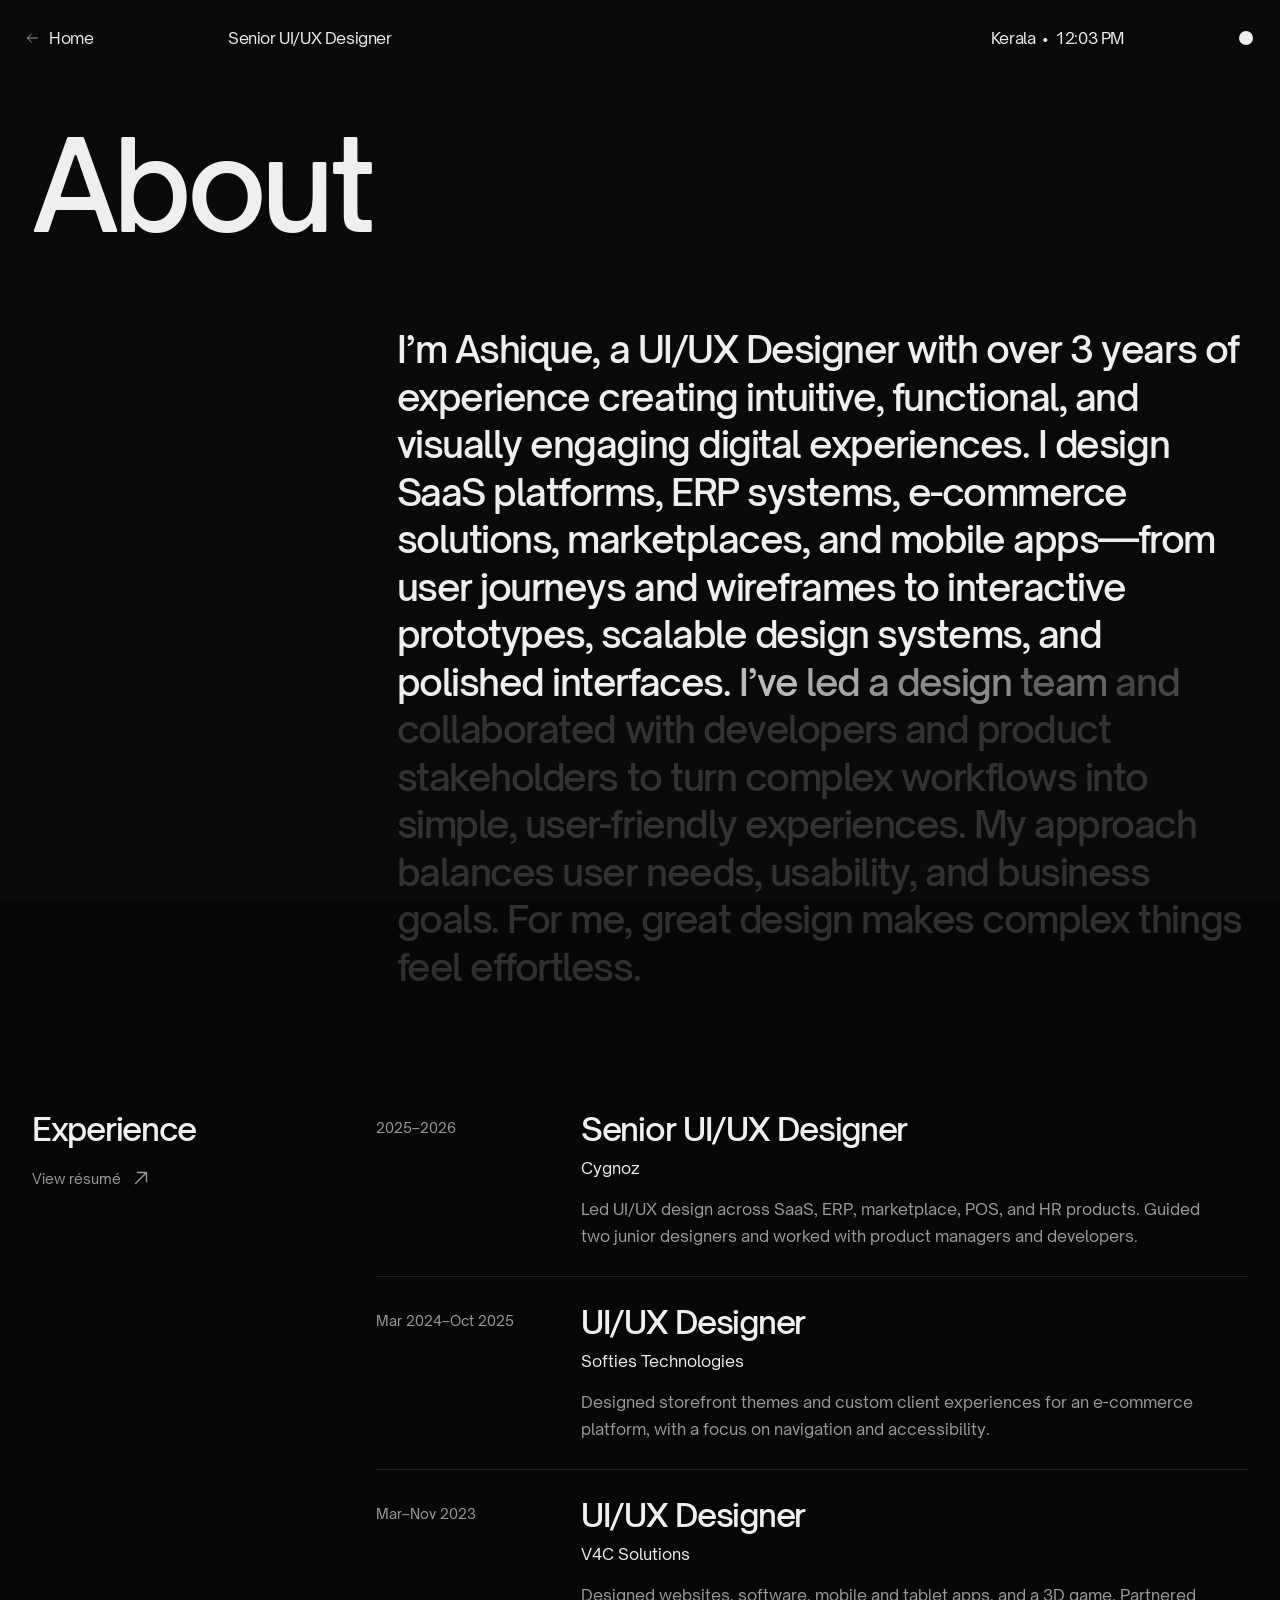
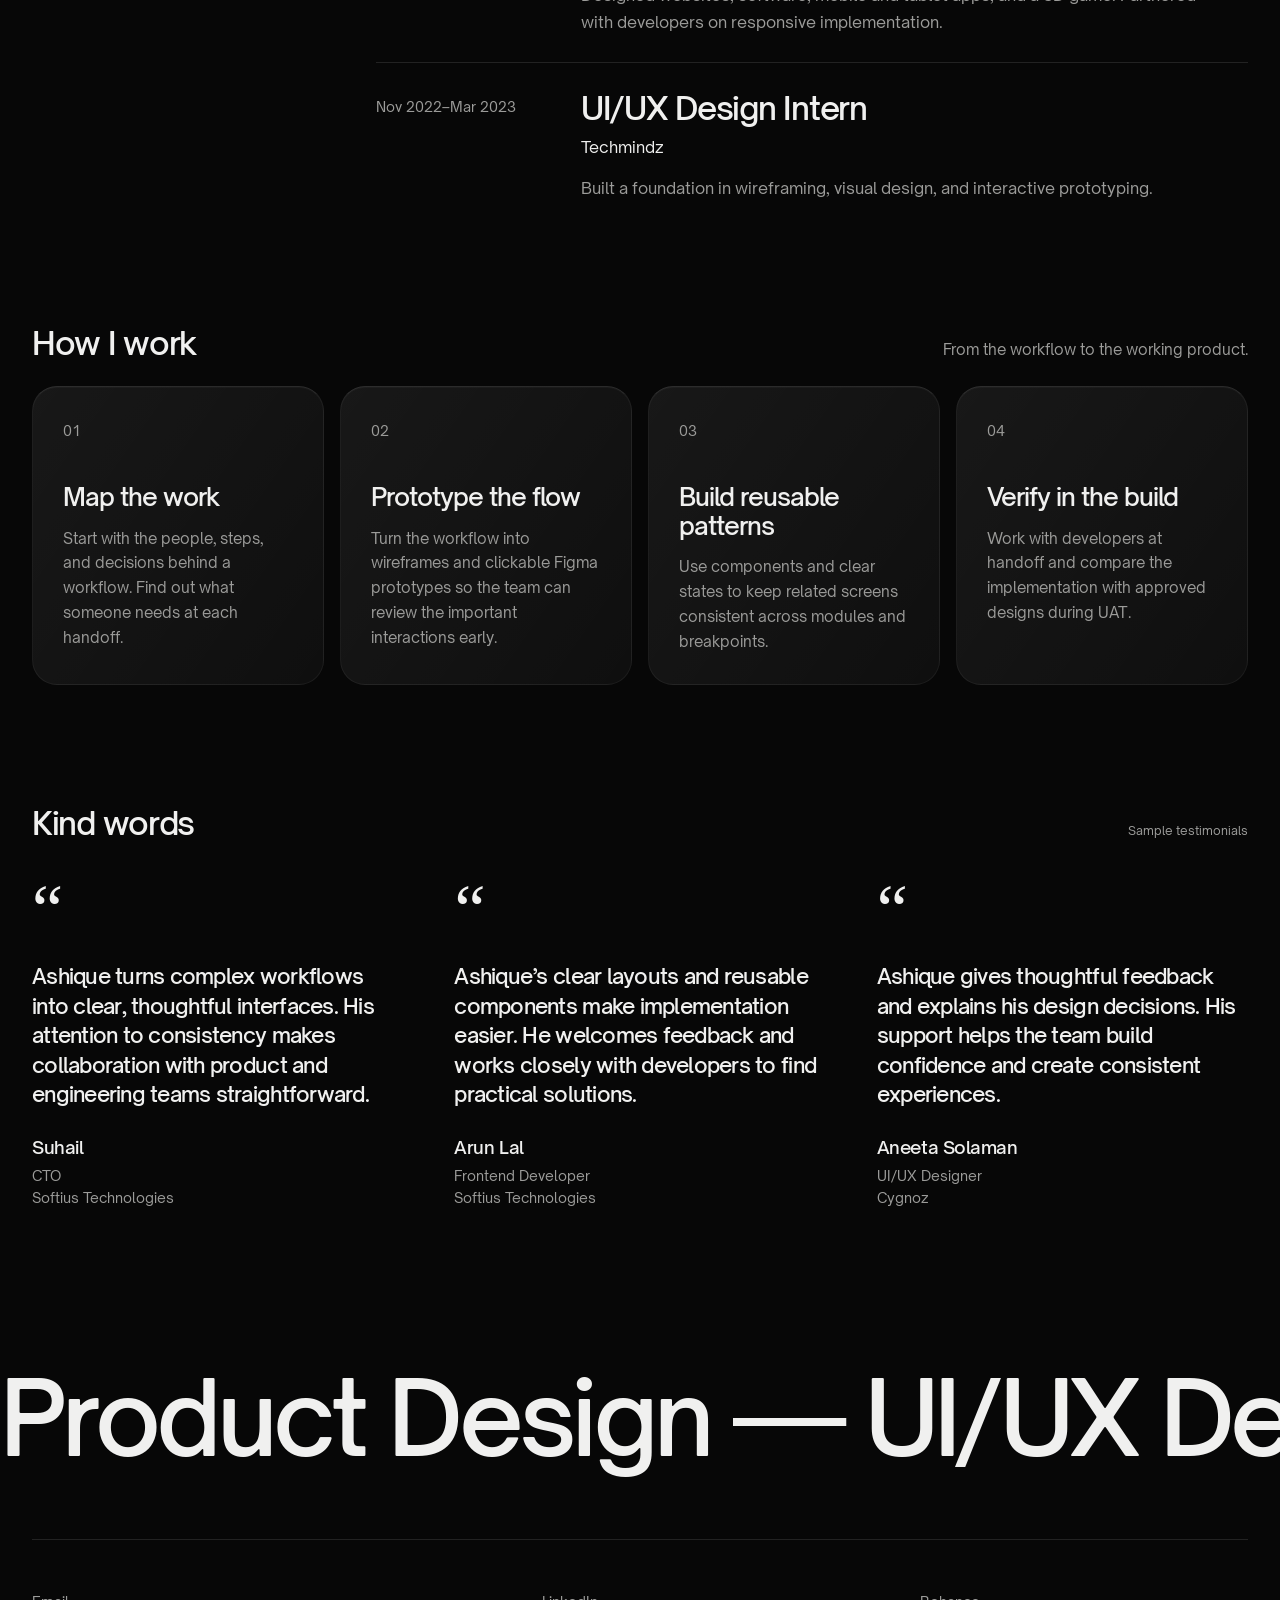
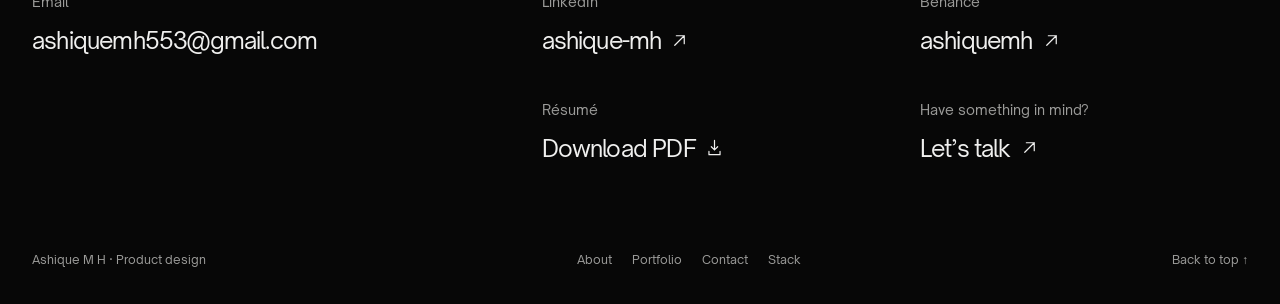
==== commit 3600d7c7: "Refresh About biography and fix mobile scroll reveal" ====
--- a/about/index.html
+++ b/about/index.html
@@ -3,7 +3,7 @@
   <meta name="description" content="Experience and design approach of Senior UI/UX Designer Ashique M H."><meta name="robots" content="index, follow"><meta name="theme-color" content="#080808">
   <title>About | Ashique M H</title><link rel="icon" href="/assets/icon.svg" type="image/svg+xml">
   <link rel="preload" href="/assets/fonts/open-sauce-two-medium.woff2" as="font" type="font/woff2" crossorigin>
-  <link rel="stylesheet" href="/assets/site.css"><script src="/assets/theme.js"></script><script src="/assets/site.js" defer></script>
+  <link rel="stylesheet" href="/assets/site.css?v=ab996ab409cb"><script src="/assets/theme.js"></script><script src="/assets/site.js?v=bdde9deddb83" defer></script>
   </head><body id="top" class="page-about"><a class="skip-link" href="#main">Skip to content</a>
     <header class="topbar">
       <div class="topbar-identity">
@@ -15,7 +15,7 @@
       </div>
     </header><main id="main"><article class="content-shell about-page">
   <h1 class="display-heading">About</h1>
-  <div class="about-intro" data-scroll-reveal><p>I’m Ashique M H, a Senior UI/UX Designer based in Kerala. I design the web and mobile products that teams use to run their businesses. My work spans SaaS, ERP, e-commerce, POS, and HR platforms—from booking and checkout to attendance, payroll, and project management. I work through user flows, wireframes, prototypes, and reusable components to make complex workflows easier to navigate. At Cygnoz, I led UI/UX work and mentored two junior designers, collaborating with product managers and developers from early flows through UAT. Outside the screen, I enjoy cricket and exploring new technology.</p></div>
+  <div class="about-intro" data-scroll-reveal><p>I’m Ashique, a UI/UX Designer with over 3 years of experience creating intuitive, functional, and visually engaging digital experiences. I design SaaS platforms, ERP systems, e-commerce solutions, marketplaces, and mobile apps—from user journeys and wireframes to interactive prototypes, scalable design systems, and polished interfaces. I’ve led a design team and collaborated with developers and product stakeholders to turn complex workflows into simple, user-friendly experiences. My approach balances user needs, usability, and business goals. For me, great design makes complex things feel effortless.</p></div>
   <section class="about-details" aria-labelledby="experience-title"><div><h2 id="experience-title">Experience</h2><a class="text-link" href="/resume/">View résumé <svg class="icon" viewBox="0 0 24 24" width="22" height="22" fill="none" stroke="currentColor" stroke-width="1.5" stroke-linecap="round" stroke-linejoin="round" aria-hidden="true"><path d="M6 18 18 6M8 6h10v10"/></svg></a></div>
     <div class="career-list"><article class="career-row"><p class="career-date">2025–2026</p><div><h3>Senior UI/UX Designer</h3><p class="career-company">Cygnoz</p><p class="career-description">Led UI/UX design across SaaS, ERP, marketplace, POS, and HR products. Guided two junior designers and worked with product managers and developers.</p></div></article><article class="career-row"><p class="career-date">Mar 2024–Oct 2025</p><div><h3>UI/UX Designer</h3><p class="career-company">Softies Technologies</p><p class="career-description">Designed storefront themes and custom client experiences for an e-commerce platform, with a focus on navigation and accessibility.</p></div></article><article class="career-row"><p class="career-date">Mar–Nov 2023</p><div><h3>UI/UX Designer</h3><p class="career-company">V4C Solutions</p><p class="career-description">Designed websites, software, mobile and tablet apps, and a 3D game. Partnered with developers on responsive implementation.</p></div></article><article class="career-row"><p class="career-date">Nov 2022–Mar 2023</p><div><h3>UI/UX Design Intern</h3><p class="career-company">Techmindz</p><p class="career-description">Built a foundation in wireframing, visual design, and interactive prototyping.</p></div></article></div>
   </section>
